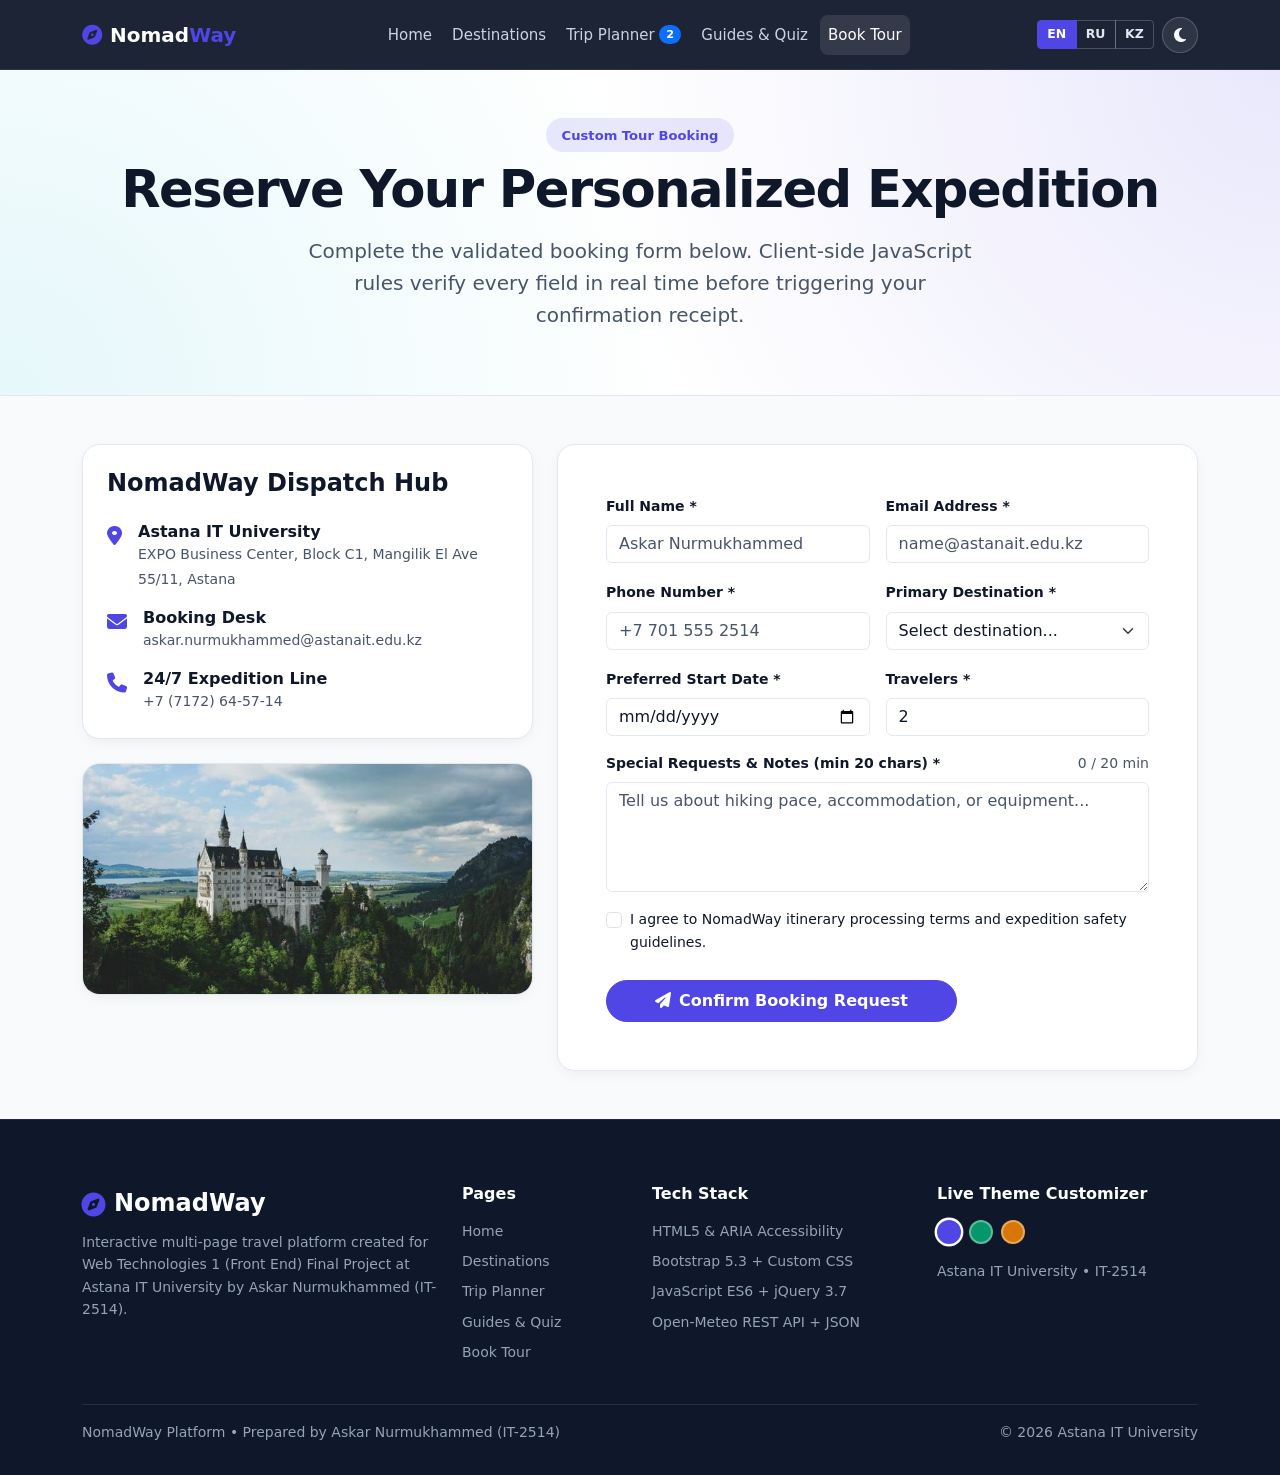
==== contact.html @ 67afa260 "feat: add NomadWay Web Technologies 1 Final Project with README report and verified screenshots" ====
<!DOCTYPE html>
<html lang="en" data-theme="light" data-accent="indigo">
<head>
  <meta charset="UTF-8">
  <meta name="viewport" content="width=device-width, initial-scale=1.0">
  <title>Book Tour — NomadWay</title>
  <link href="https://cdn.jsdelivr.net/npm/bootstrap@5.3.3/dist/css/bootstrap.min.css" rel="stylesheet">
  <link rel="stylesheet" href="https://cdnjs.cloudflare.com/ajax/libs/font-awesome/6.5.2/css/all.min.css">
  <link rel="icon" type="image/svg+xml" href="data:image/svg+xml,%3Csvg xmlns=%27http://www.w3.org/2000/svg%27 viewBox=%270 0 100 100%27%3E%3Ccircle cx=%2750%27 cy=%2750%27 r=%2746%27 fill=%27%234f46e5%27/%3E%3Ctext x=%2750%27 y=%2765%27 font-size=%2754%27 text-anchor=%27middle%27 fill=%27white%27%3EN%3C/text%3E%3C/svg%3E">
  <link rel="stylesheet" href="css/style.css">
</head>
<body>
  <canvas id="confettiCanvas" aria-hidden="true"></canvas>
  <div id="nwPreloader" class="nw-preloader" aria-hidden="true">
    <div class="nw-spinner"></div>
    <div class="small fw-bold text-uppercase text-accent">NomadWay OS</div>
  </div>
  <div id="nwScrollProgress" class="nw-scroll-progress" aria-hidden="true"></div>

  <nav class="navbar navbar-expand-lg navbar-dark sticky-top navbar-nw" aria-label="Primary Navigation">
    <div class="container">
      <a class="navbar-brand d-flex align-items-center gap-2 fw-bold" href="index.html">
        <i class="fa-solid fa-compass text-accent"></i>
        <span>Nomad<span class="text-accent">Way</span></span>
      </a>
      <button class="navbar-toggler border-0 shadow-none" type="button" data-bs-toggle="collapse" data-bs-target="#mainNav" aria-controls="mainNav" aria-expanded="false" aria-label="Toggle navigation">
        <span class="navbar-toggler-icon"></span>
      </button>
      <div class="collapse navbar-collapse" id="mainNav">
        <ul class="navbar-nav mx-auto align-items-lg-center gap-1 mt-3 mt-lg-0">
          <li class="nav-item"><a class="nav-link" href="index.html" data-i18n="nav_home">Home</a></li>
          <li class="nav-item"><a class="nav-link" href="destinations.html" data-i18n="nav_destinations">Destinations</a></li>
          <li class="nav-item">
            <a class="nav-link d-inline-flex align-items-center gap-1" href="planner.html">
              <span data-i18n="nav_planner">Trip Planner</span>
              <span class="badge rounded-pill bg-primary planner-count-badge">2</span>
            </a>
          </li>
          <li class="nav-item"><a class="nav-link" href="guides.html" data-i18n="nav_guides">Guides &amp; Quiz</a></li>
          <li class="nav-item"><a class="nav-link active" aria-current="page" href="contact.html" data-i18n="nav_contact">Book Tour</a></li>
        </ul>
        <div class="d-flex align-items-center gap-2 mt-3 mt-lg-0">
          <div class="btn-group lang-btn-group" role="group" aria-label="Language switcher">
            <button type="button" class="btn btn-sm lang-switch-btn active" data-lang="en">EN</button>
            <button type="button" class="btn btn-sm lang-switch-btn" data-lang="ru">RU</button>
            <button type="button" class="btn btn-sm lang-switch-btn" data-lang="kz">KZ</button>
          </div>
          <button type="button" id="themeToggleBtn" class="theme-toggle-btn" aria-label="Toggle dark or light theme">
            <i class="fa-solid fa-moon"></i>
          </button>
        </div>
      </div>
    </div>
  </nav>

  <header class="hero-nw py-5">
    <div class="container text-center">
      <span class="nw-badge-pill mb-2" data-i18n="contact_badge">Custom Tour Booking</span>
      <h1 class="hero-title mb-3" data-i18n="contact_title">Reserve Your Personalized Expedition</h1>
      <p class="lead text-muted mx-auto" style="max-width: 700px;" data-i18n="contact_subtitle">
        Complete the validated booking form below. Client-side JavaScript rules verify every field in real time before triggering your confirmation receipt.
      </p>
    </div>
  </header>

  <main class="py-5">
    <div class="container">
      <div class="row g-4">
        <div class="col-lg-5">
          <div class="nw-card p-4 mb-4">
            <h4 class="fw-bold mb-4">NomadWay Dispatch Hub</h4>
            <div class="d-flex gap-3 mb-3">
              <i class="fa-solid fa-location-dot text-accent fs-5 mt-1"></i>
              <div>
                <h6 class="fw-bold mb-0">Astana IT University</h6>
                <small class="text-muted">EXPO Business Center, Block C1, Mangilik El Ave 55/11, Astana</small>
              </div>
            </div>
            <div class="d-flex gap-3 mb-3">
              <i class="fa-solid fa-envelope text-accent fs-5 mt-1"></i>
              <div>
                <h6 class="fw-bold mb-0">Booking Desk</h6>
                <small class="text-muted">askar.nurmukhammed@astanait.edu.kz</small>
              </div>
            </div>
            <div class="d-flex gap-3">
              <i class="fa-solid fa-phone text-accent fs-5 mt-1"></i>
              <div>
                <h6 class="fw-bold mb-0">24/7 Expedition Line</h6>
                <small class="text-muted">+7 (7172) 64-57-14</small>
              </div>
            </div>
          </div>

          <div class="nw-card overflow-hidden">
            <img src="assets/images/img_campus.jpg" alt="Astana IT University EXPO Campus" class="w-100" style="height: 230px; object-fit: cover;">
          </div>
        </div>

        <div class="col-lg-7">
          <div class="nw-card p-4 p-md-5">
            <div id="bookingSuccessBanner" class="alert alert-success d-none mb-4" role="alert">
              <h5 class="fw-bold mb-1"><i class="fa-solid fa-circle-check me-2"></i><span data-i18n="form_success_title">Booking Confirmed!</span></h5>
              <p class="small mb-1" data-i18n="form_success_desc">Your custom itinerary request has been logged. Check the toast confirmation and reference ID below.</p>
              <div class="fw-bold small" id="bookingRefCode"></div>
            </div>

            <form id="bookingForm" novalidate>
              <div class="row g-3">
                <div class="col-md-6">
                  <label for="bookingName" class="form-label small fw-bold" data-i18n="form_name">Full Name *</label>
                  <input type="text" id="bookingName" class="form-control" placeholder="Askar Nurmukhammed" required>
                  <div class="invalid-feedback" id="errBookingName"></div>
                </div>
                <div class="col-md-6">
                  <label for="bookingEmail" class="form-label small fw-bold" data-i18n="form_email">Email Address *</label>
                  <input type="email" id="bookingEmail" class="form-control" placeholder="name@astanait.edu.kz" required>
                  <div class="invalid-feedback" id="errBookingEmail"></div>
                </div>
                <div class="col-md-6">
                  <label for="bookingPhone" class="form-label small fw-bold" data-i18n="form_phone">Phone Number *</label>
                  <input type="tel" id="bookingPhone" class="form-control" placeholder="+7 701 555 2514" required>
                  <div class="invalid-feedback" id="errBookingPhone"></div>
                </div>
                <div class="col-md-6">
                  <label for="bookingDestination" class="form-label small fw-bold" data-i18n="form_dest">Primary Destination *</label>
                  <select id="bookingDestination" class="form-select" required>
                    <option value="">Select destination...</option>
                  </select>
                  <div class="invalid-feedback" id="errBookingDestination"></div>
                </div>
                <div class="col-md-6">
                  <label for="bookingDate" class="form-label small fw-bold" data-i18n="form_date">Preferred Start Date *</label>
                  <input type="date" id="bookingDate" class="form-control" required>
                  <div class="invalid-feedback" id="errBookingDate"></div>
                </div>
                <div class="col-md-6">
                  <label for="bookingTravelers" class="form-label small fw-bold" data-i18n="form_travelers">Travelers *</label>
                  <input type="number" id="bookingTravelers" class="form-control" min="1" max="20" value="2" required>
                  <div class="invalid-feedback" id="errBookingTravelers"></div>
                </div>
                <div class="col-12">
                  <div class="d-flex justify-content-between">
                    <label for="bookingNotes" class="form-label small fw-bold" data-i18n="form_notes">Special Requests &amp; Notes (min 20 chars) *</label>
                    <span id="notesCharCounter" class="small text-muted">0 / 20 min</span>
                  </div>
                  <textarea id="bookingNotes" rows="4" class="form-control" placeholder="Tell us about hiking pace, accommodation, or equipment..." required></textarea>
                  <div class="invalid-feedback" id="errBookingNotes"></div>
                </div>
                <div class="col-12">
                  <div class="form-check">
                    <input class="form-check-input" type="checkbox" id="bookingConsent" required>
                    <label class="form-check-label small" for="bookingConsent" data-i18n="form_consent">
                      I agree to NomadWay itinerary processing terms and expedition safety guidelines.
                    </label>
                    <div class="invalid-feedback" id="errBookingConsent"></div>
                  </div>
                </div>
                <div class="col-12 pt-2">
                  <button type="submit" class="btn btn-accent rounded-pill px-5 py-2 fw-semibold">
                    <i class="fa-solid fa-paper-plane me-2"></i><span data-i18n="form_submit">Confirm Booking Request</span>
                  </button>
                </div>
              </div>
            </form>
          </div>
        </div>
      </div>
    </div>
  </main>

  <footer class="footer-nw">
    <div class="container">
      <div class="row g-4 pb-4">
        <div class="col-lg-4">
          <div class="d-flex align-items-center gap-2 text-white fw-bold fs-4 mb-2">
            <i class="fa-solid fa-compass text-accent"></i>
            <span>NomadWay</span>
          </div>
          <p class="small mb-3" data-i18n="footer_desc">Interactive multi-page travel platform created for Web Technologies 1 (Front End) Final Project at Astana IT University by Askar Nurmukhammed (IT-2514).</p>
        </div>
        <div class="col-6 col-lg-2">
          <h6 class="text-white fw-bold mb-3" data-i18n="footer_pages">Pages</h6>
          <ul class="list-unstyled small d-flex flex-column gap-2">
            <li><a href="index.html" data-i18n="nav_home">Home</a></li>
            <li><a href="destinations.html" data-i18n="nav_destinations">Destinations</a></li>
            <li><a href="planner.html" data-i18n="nav_planner">Trip Planner</a></li>
            <li><a href="guides.html" data-i18n="nav_guides">Guides &amp; Quiz</a></li>
            <li><a href="contact.html" data-i18n="nav_contact">Book Tour</a></li>
          </ul>
        </div>
        <div class="col-6 col-lg-3">
          <h6 class="text-white fw-bold mb-3" data-i18n="footer_features">Tech Stack</h6>
          <ul class="list-unstyled small d-flex flex-column gap-2">
            <li>HTML5 &amp; ARIA Accessibility</li>
            <li>Bootstrap 5.3 + Custom CSS</li>
            <li>JavaScript ES6 + jQuery 3.7</li>
            <li>Open-Meteo REST API + JSON</li>
          </ul>
        </div>
        <div class="col-lg-3">
          <h6 class="text-white fw-bold mb-3" data-i18n="footer_customizer">Live Theme Customizer</h6>
          <div class="d-flex align-items-center gap-2 mb-3">
            <button type="button" class="accent-swatch active" data-accent="indigo" style="background:#4f46e5;" aria-label="Indigo accent"></button>
            <button type="button" class="accent-swatch" data-accent="emerald" style="background:#059669;" aria-label="Emerald accent"></button>
            <button type="button" class="accent-swatch" data-accent="amber" style="background:#d97706;" aria-label="Amber accent"></button>
          </div>
          <div class="small">Astana IT University &bull; IT-2514</div>
        </div>
      </div>
      <div class="pt-3 border-top border-secondary border-opacity-25 d-flex flex-column flex-sm-row justify-content-between small gap-2">
        <span data-i18n="footer_rights">NomadWay Platform • Prepared by Askar Nurmukhammed (IT-2514)</span>
        <span>&copy; 2026 Astana IT University</span>
      </div>
    </div>
  </footer>

  <button type="button" id="nwBackToTop" class="nw-back-to-top" aria-label="Back to top">
    <i class="fa-solid fa-arrow-up"></i>
  </button>

  <script src="https://code.jquery.com/jquery-3.7.1.min.js"></script>
  <script src="https://cdn.jsdelivr.net/npm/bootstrap@5.3.3/dist/js/bootstrap.bundle.min.js"></script>
  <script src="data/fallback-data.js"></script>
  <script src="js/core.js"></script>
  <script src="js/contact.js"></script>
</body>
</html>
---- css/style.css ----
:root {
  --accent-primary: #4f46e5;
  --accent-primary-hover: #4338ca;
  --accent-secondary: #06b6d4;
  --accent-soft: rgba(79, 70, 229, 0.12);

  --bg-body: #f8fafc;
  --bg-surface: #ffffff;
  --bg-surface-alt: #f1f5f9;
  --bg-navbar: rgba(15, 23, 42, 0.94);
  --bg-footer: #0f172a;

  --text-main: #0f172a;
  --text-muted: #475569;
  --border-color: #e2e8f0;

  --shadow-sm: 0 4px 14px -2px rgba(15, 23, 42, 0.06);
  --shadow-lg: 0 20px 35px -10px rgba(15, 23, 42, 0.14);
  --transition-base: all 0.25s cubic-bezier(0.4, 0, 0.2, 1);
}

[data-accent="emerald"] {
  --accent-primary: #059669;
  --accent-primary-hover: #047857;
  --accent-secondary: #14b8a6;
  --accent-soft: rgba(5, 150, 105, 0.12);
}

[data-accent="amber"] {
  --accent-primary: #d97706;
  --accent-primary-hover: #b45309;
  --accent-secondary: #f59e0b;
  --accent-soft: rgba(217, 119, 6, 0.12);
}

[data-theme="dark"] {
  --bg-body: #0b1120;
  --bg-surface: #131c31;
  --bg-surface-alt: #1e293b;
  --bg-navbar: rgba(9, 14, 28, 0.96);
  --bg-footer: #070b14;

  --text-main: #f1f5f9;
  --text-muted: #94a3b8;
  --border-color: #263449;

  --shadow-sm: 0 6px 18px -4px rgba(0, 0, 0, 0.45);
  --shadow-lg: 0 22px 40px -12px rgba(0, 0, 0, 0.65);
}

*,
*::before,
*::after {
  box-sizing: border-box;
}

html {
  scroll-behavior: smooth;
  overflow-x: hidden;
}

body {
  font-family: 'Inter', system-ui, -apple-system, BlinkMacSystemFont, 'Segoe UI', Roboto, sans-serif;
  background-color: var(--bg-body);
  color: var(--text-main);
  line-height: 1.6;
  overflow-x: hidden;
  transition: background-color 0.25s ease, color 0.25s ease;
}

.text-muted {
  color: var(--text-muted) !important;
}

.text-accent {
  color: var(--accent-primary) !important;
}

.btn-accent {
  background-color: var(--accent-primary);
  border-color: var(--accent-primary);
  color: #ffffff;
  transition: var(--transition-base);
}

.btn-accent:hover,
.btn-accent:focus {
  background-color: var(--accent-primary-hover);
  border-color: var(--accent-primary-hover);
  color: #ffffff;
  transform: translateY(-1px);
}

.btn-outline-accent {
  border: 1.5px solid var(--accent-primary);
  color: var(--accent-primary);
  background: transparent;
  transition: var(--transition-base);
}

.btn-outline-accent:hover,
.btn-outline-accent.active {
  background-color: var(--accent-primary);
  color: #ffffff;
}

/* Preloader */
.nw-preloader {
  position: fixed;
  inset: 0;
  z-index: 2000;
  background: var(--bg-body);
  display: flex;
  flex-direction: column;
  align-items: center;
  justify-content: center;
  gap: 1rem;
}

.nw-spinner {
  width: 48px;
  height: 48px;
  border-radius: 50%;
  border: 4px solid var(--border-color);
  border-top-color: var(--accent-primary);
  animation: nwSpin 0.8s linear infinite;
}

@keyframes nwSpin {
  to { transform: rotate(360deg); }
}

/* Scroll Progress Bar */
.nw-scroll-progress {
  position: fixed;
  top: 0;
  left: 0;
  height: 3px;
  width: 0;
  background: linear-gradient(90deg, var(--accent-primary), var(--accent-secondary));
  z-index: 1200;
  transition: width 0.08s linear;
}

/* Navbar */
.navbar-nw {
  background-color: var(--bg-navbar);
  backdrop-filter: blur(12px);
  -webkit-backdrop-filter: blur(12px);
  border-bottom: 1px solid rgba(255, 255, 255, 0.08);
  transition: padding 0.25s ease, box-shadow 0.25s ease;
  padding: 0.85rem 0;
}

.navbar-nw.scrolled {
  padding: 0.5rem 0;
  box-shadow: 0 12px 30px rgba(0, 0, 0, 0.25);
}

.navbar-nw .nav-link {
  color: #cbd5e1;
  font-weight: 500;
  font-size: 0.94rem;
  padding: 0.5rem 0.9rem;
  border-radius: 0.5rem;
  transition: var(--transition-base);
}

.navbar-nw .nav-link:hover,
.navbar-nw .nav-link.active {
  color: #ffffff;
  background-color: rgba(255, 255, 255, 0.1);
}

.lang-btn-group .btn {
  font-size: 0.78rem;
  font-weight: 700;
  padding: 0.28rem 0.58rem;
  border-color: rgba(255, 255, 255, 0.2);
  color: #e2e8f0;
}

.lang-btn-group .btn.active {
  background-color: var(--accent-primary);
  border-color: var(--accent-primary);
  color: #ffffff;
}

.theme-toggle-btn {
  width: 36px;
  height: 36px;
  border-radius: 50%;
  border: 1px solid rgba(255, 255, 255, 0.2);
  background: rgba(255, 255, 255, 0.08);
  color: #f8fafc;
  display: inline-flex;
  align-items: center;
  justify-content: center;
  transition: var(--transition-base);
}

.theme-toggle-btn:hover {
  background: var(--accent-primary);
  border-color: var(--accent-primary);
}

/* Hero & Surfaces */
.hero-nw {
  position: relative;
  overflow-x: hidden;
  background: radial-gradient(circle at top right, var(--accent-soft), transparent 52%),
              radial-gradient(circle at bottom left, rgba(6, 182, 212, 0.1), transparent 52%),
              var(--bg-surface);
  border-bottom: 1px solid var(--border-color);
  padding: 4.5rem 0 3.75rem;
}

.nw-badge-pill {
  display: inline-flex;
  align-items: center;
  gap: 0.5rem;
  background-color: var(--accent-soft);
  color: var(--accent-primary);
  font-weight: 700;
  font-size: 0.82rem;
  padding: 0.4rem 1rem;
  border-radius: 9999px;
}

.hero-title {
  font-size: clamp(2.1rem, 4vw, 3.35rem);
  font-weight: 800;
  line-height: 1.15;
  letter-spacing: -0.03em;
}

.hero-gradient-text {
  background: linear-gradient(135deg, var(--accent-primary), var(--accent-secondary));
  -webkit-background-clip: text;
  -webkit-text-fill-color: transparent;
}

.nw-card {
  background-color: var(--bg-surface);
  border: 1px solid var(--border-color);
  border-radius: 1.1rem;
  box-shadow: var(--shadow-sm);
  transition: var(--transition-base);
}

.nw-card-hover:hover {
  transform: translateY(-6px);
  box-shadow: var(--shadow-lg);
  border-color: var(--accent-primary);
}

/* Custom Carousel (Built without Bootstrap JS) */
.nw-carousel {
  position: relative;
  border-radius: 1.25rem;
  overflow: hidden;
  box-shadow: var(--shadow-lg);
  background: #0f172a;
}

.nw-carousel-track {
  position: relative;
  height: 430px;
}

.nw-carousel-slide {
  position: absolute;
  inset: 0;
  opacity: 0;
  pointer-events: none;
  transition: opacity 0.6s ease, transform 0.6s ease;
  transform: scale(1.03);
}

.nw-carousel-slide.is-active {
  opacity: 1;
  pointer-events: auto;
  transform: scale(1);
}

.nw-carousel-slide img {
  width: 100%;
  height: 100%;
  object-fit: cover;
}

.nw-carousel-caption {
  position: absolute;
  left: 1.25rem;
  right: 1.25rem;
  bottom: 1.25rem;
  background: rgba(15, 23, 42, 0.82);
  backdrop-filter: blur(8px);
  border: 1px solid rgba(255, 255, 255, 0.14);
  border-radius: 0.9rem;
  padding: 1.1rem 1.35rem;
  color: #ffffff;
}

.nw-carousel-btn {
  position: absolute;
  top: 50%;
  transform: translateY(-50%);
  width: 42px;
  height: 42px;
  border-radius: 50%;
  border: 1px solid rgba(255, 255, 255, 0.25);
  background: rgba(15, 23, 42, 0.68);
  color: #ffffff;
  display: inline-flex;
  align-items: center;
  justify-content: center;
  z-index: 4;
  transition: var(--transition-base);
}

.nw-carousel-btn:hover {
  background: var(--accent-primary);
}

.nw-carousel-prev { left: 1rem; }
.nw-carousel-next { right: 1rem; }

.nw-carousel-dots {
  position: absolute;
  top: 1rem;
  right: 1rem;
  display: flex;
  gap: 0.45rem;
  z-index: 4;
}

.nw-carousel-dot {
  width: 10px;
  height: 10px;
  border-radius: 9999px;
  border: 0;
  background: rgba(255, 255, 255, 0.45);
  transition: width 0.25s ease, background-color 0.25s ease;
}

.nw-carousel-dot.is-active {
  width: 26px;
  background: #ffffff;
}

/* Weather Strip & Stats */
.stats-band {
  background: linear-gradient(135deg, #0f172a, #1e293b);
  color: #ffffff;
  padding: 3.5rem 0;
}

.stat-value {
  font-size: 2.5rem;
  font-weight: 800;
  line-height: 1.1;
}

.weather-chip {
  border-radius: 9999px;
  font-size: 0.85rem;
  font-weight: 600;
  padding: 0.4rem 1rem;
  border: 1px solid var(--border-color);
  background: var(--bg-surface-alt);
  color: var(--text-main);
  transition: var(--transition-base);
}

.weather-chip.active {
  background: var(--accent-primary);
  border-color: var(--accent-primary);
  color: #ffffff;
}

/* Destination Cards */
.dest-thumb {
  position: relative;
  height: 210px;
  overflow: hidden;
  border-top-left-radius: 1.1rem;
  border-top-right-radius: 1.1rem;
}

.dest-thumb img {
  width: 100%;
  height: 100%;
  object-fit: cover;
  transition: transform 0.45s ease;
}

.nw-card-hover:hover .dest-thumb img {
  transform: scale(1.06);
}

.dest-price-pill {
  position: absolute;
  top: 12px;
  right: 12px;
  background: rgba(15, 23, 42, 0.84);
  color: #ffffff;
  font-weight: 700;
  font-size: 0.82rem;
  padding: 0.28rem 0.72rem;
  border-radius: 9999px;
}

.dest-cat-pill {
  position: absolute;
  top: 12px;
  left: 12px;
  background: var(--accent-primary);
  color: #ffffff;
  font-weight: 600;
  font-size: 0.75rem;
  padding: 0.25rem 0.68rem;
  border-radius: 9999px;
}

/* Custom Modal (Built without Bootstrap Modal JS) */
.nw-modal-backdrop {
  position: fixed;
  inset: 0;
  background: rgba(15, 23, 42, 0.72);
  backdrop-filter: blur(5px);
  z-index: 1500;
  display: none;
  align-items: center;
  justify-content: center;
  padding: 1rem;
}

.nw-modal-dialog {
  background: var(--bg-surface);
  color: var(--text-main);
  border: 1px solid var(--border-color);
  border-radius: 1.25rem;
  max-width: 720px;
  width: 100%;
  max-height: 90vh;
  overflow-y: auto;
  box-shadow: var(--shadow-lg);
}

/* Drag & Drop Planner */
.planner-column {
  background: var(--bg-surface);
  border: 1px solid var(--border-color);
  border-radius: 1rem;
  padding: 1rem;
  min-height: 360px;
  display: flex;
  flex-direction: column;
}

.planner-dropzone {
  flex: 1;
  min-height: 270px;
  border: 2px dashed var(--border-color);
  border-radius: 0.85rem;
  padding: 0.75rem;
  background: var(--bg-surface-alt);
  transition: background-color 0.2s ease, border-color 0.2s ease;
}

.planner-dropzone.is-drop-active {
  border-color: var(--accent-primary);
  background: var(--accent-soft);
}

.planner-card {
  background: var(--bg-surface);
  border: 1px solid var(--border-color);
  border-radius: 0.8rem;
  padding: 0.85rem;
  margin-bottom: 0.75rem;
  cursor: grab;
  box-shadow: var(--shadow-sm);
  transition: transform 0.15s ease, box-shadow 0.15s ease;
}

.planner-card:active {
  cursor: grabbing;
}

.planner-card.ui-draggable-dragging,
.planner-card.ui-sortable-helper {
  box-shadow: var(--shadow-lg);
  transform: rotate(1.5deg) scale(1.02);
  z-index: 1000;
}

/* Timeline & Accordion */
.nw-timeline {
  position: relative;
  padding-left: 2.25rem;
}

.nw-timeline::before {
  content: "";
  position: absolute;
  top: 0;
  bottom: 0;
  left: 11px;
  width: 2px;
  background: var(--border-color);
}

.nw-timeline-item {
  position: relative;
  margin-bottom: 1.75rem;
}

.nw-timeline-dot {
  position: absolute;
  left: -2.25rem;
  top: 3px;
  width: 24px;
  height: 24px;
  border-radius: 50%;
  background: var(--bg-surface);
  border: 3px solid var(--accent-primary);
}

/* Form Controls & Dark Mode Compatibility */
.form-control,
.form-select {
  background-color: var(--bg-surface);
  color: var(--text-main);
  border-color: var(--border-color);
}

.form-control:focus,
.form-select:focus {
  background-color: var(--bg-surface);
  color: var(--text-main);
  border-color: var(--accent-primary);
  box-shadow: 0 0 0 0.22rem var(--accent-soft);
}

.form-control::placeholder {
  color: var(--text-muted);
}

[data-theme="dark"] .input-group-text,
[data-theme="dark"] .accordion-button,
[data-theme="dark"] .accordion-item {
  background-color: var(--bg-surface);
  color: var(--text-main);
  border-color: var(--border-color);
}

[data-theme="dark"] .accordion-button::after {
  filter: invert(1);
}

[data-theme="dark"] .bg-light {
  background-color: var(--bg-surface-alt) !important;
  color: var(--text-main) !important;
}

.is-invalid-animated {
  animation: nwShake 0.35s ease;
}

@keyframes nwShake {
  0%, 100% { transform: translateX(0); }
  25% { transform: translateX(-6px); }
  50% { transform: translateX(6px); }
  75% { transform: translateX(-4px); }
}

/* Scroll Reveal */
.reveal-on-scroll {
  opacity: 0;
  transform: translateY(22px);
  transition: opacity 0.55s ease, transform 0.55s ease;
}

.reveal-on-scroll.is-visible {
  opacity: 1;
  transform: translateY(0);
}

/* Toast Stack & Back to Top */
.nw-toast-stack {
  position: fixed;
  bottom: 1.5rem;
  right: 1.5rem;
  z-index: 1600;
  display: flex;
  flex-direction: column;
  gap: 0.65rem;
  max-width: 340px;
}

.nw-toast {
  background: var(--bg-surface);
  color: var(--text-main);
  border: 1px solid var(--border-color);
  border-left: 4px solid var(--accent-primary);
  border-radius: 0.8rem;
  padding: 0.85rem 1rem;
  box-shadow: var(--shadow-lg);
  display: flex;
  align-items: flex-start;
  gap: 0.75rem;
}

.nw-toast.toast-success { border-left-color: #10b981; }
.nw-toast.toast-warning { border-left-color: #f59e0b; }
.nw-toast.toast-error { border-left-color: #ef4444; }

.nw-back-to-top {
  position: fixed;
  bottom: 1.5rem;
  left: 1.5rem;
  width: 44px;
  height: 44px;
  border-radius: 50%;
  border: none;
  background: var(--accent-primary);
  color: #ffffff;
  box-shadow: var(--shadow-lg);
  display: none;
  align-items: center;
  justify-content: center;
  z-index: 1100;
  transition: var(--transition-base);
}

.nw-back-to-top:hover {
  background: var(--accent-primary-hover);
  transform: translateY(-3px);
}

/* Accent Swatches in Footer */
.accent-swatch {
  width: 24px;
  height: 24px;
  border-radius: 50%;
  border: 2px solid rgba(255, 255, 255, 0.35);
  cursor: pointer;
  transition: transform 0.2s ease;
}

.accent-swatch.active {
  transform: scale(1.2);
  border-color: #ffffff;
}

/* Confetti Canvas */
#confettiCanvas {
  position: fixed;
  inset: 0;
  pointer-events: none;
  z-index: 1800;
}

/* Footer */
.footer-nw {
  background-color: var(--bg-footer);
  color: #94a3b8;
  padding: 4rem 0 2rem;
  border-top: 1px solid rgba(255, 255, 255, 0.08);
}

.footer-nw a {
  color: #94a3b8;
  text-decoration: none;
  transition: color 0.2s ease;
}

.footer-nw a:hover {
  color: #ffffff;
}

@media (max-width: 991.98px) {
  .nw-carousel-track {
    height: 340px;
  }
}

@media (max-width: 767.98px) {
  .hero-nw {
    padding: 3rem 0 2.5rem;
  }
  .nw-carousel-track {
    height: 270px;
  }
  .nw-carousel-caption {
    padding: 0.85rem 1rem;
  }
  .nw-toast-stack {
    right: 0.75rem;
    left: 0.75rem;
    max-width: none;
  }
}
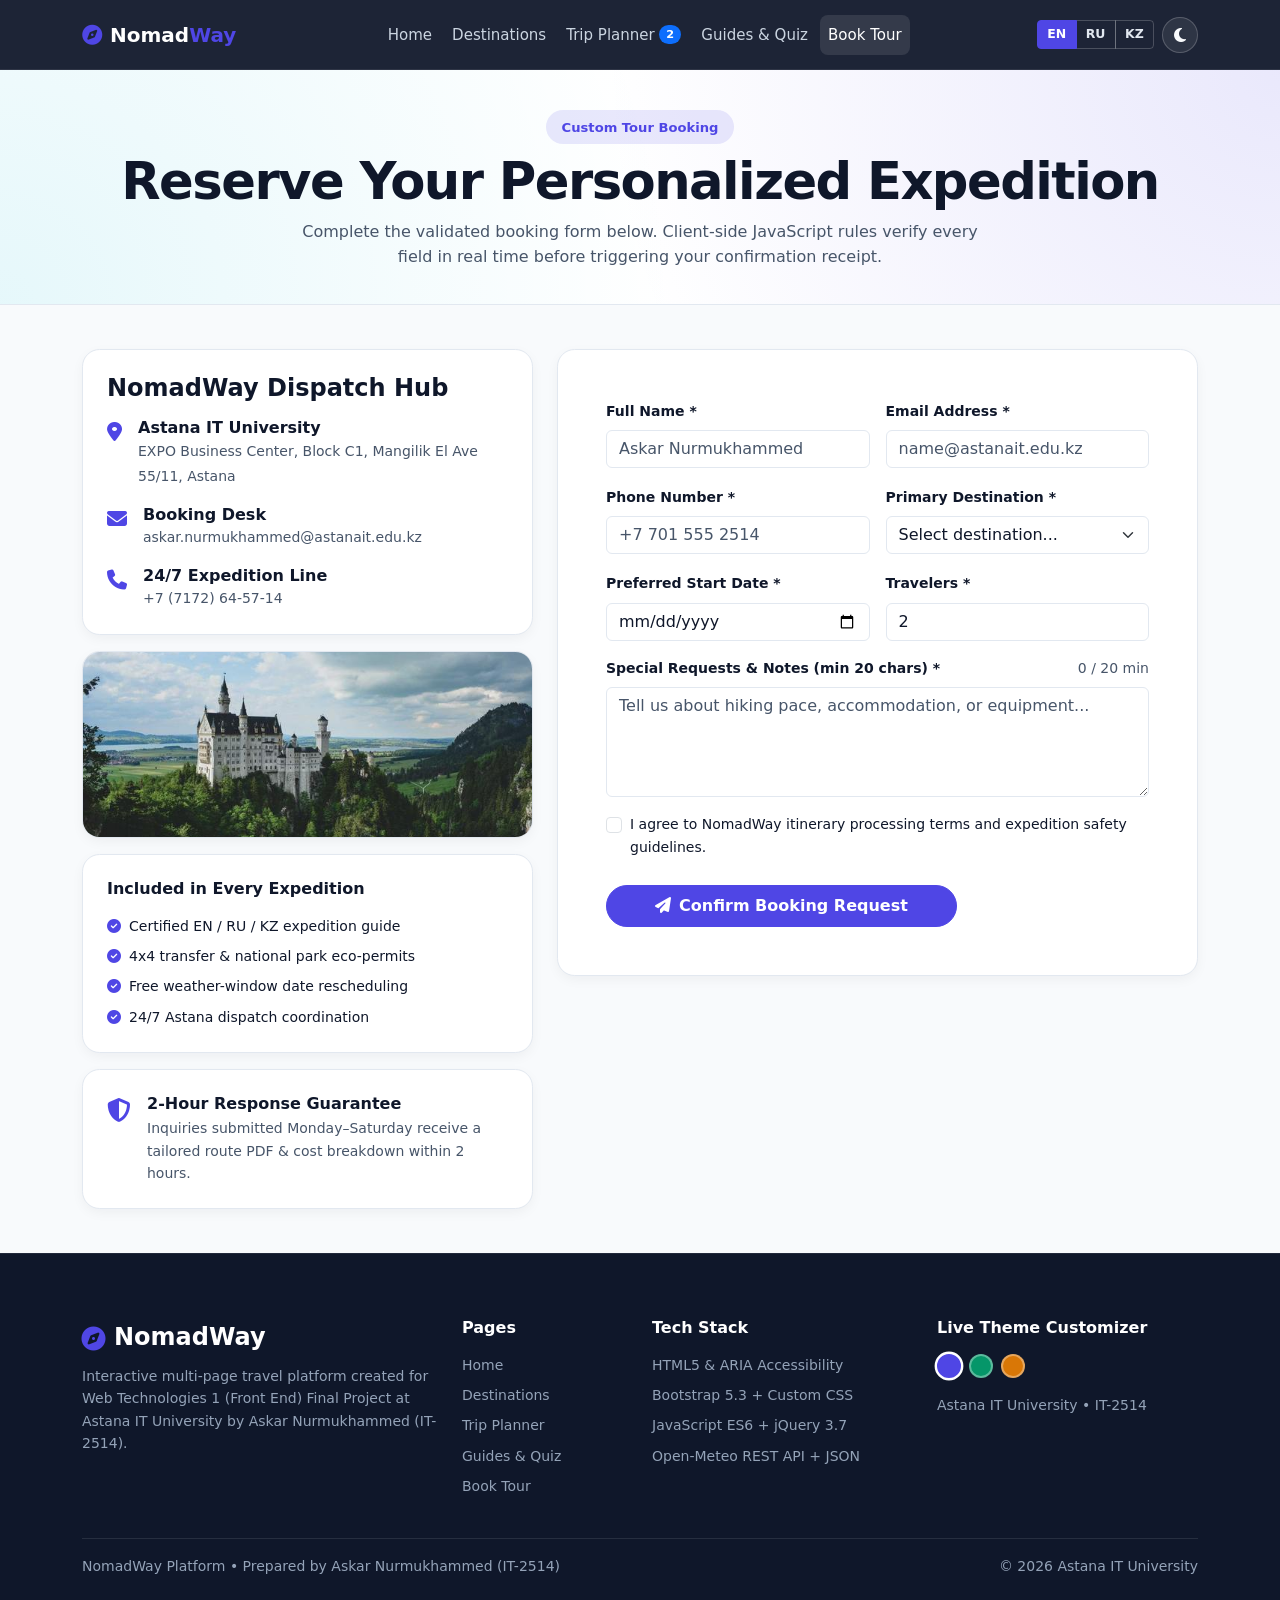
==== commit 88d3191f: "chore: balance page density, add 9th destination, smart checklist, and refresh screenshots" ====
--- a/contact.html
+++ b/contact.html
@@ -53,22 +53,22 @@
     </div>
   </nav>
 
-  <header class="hero-nw py-5">
+  <header class="hero-nw hero-nw-compact">
     <div class="container text-center">
       <span class="nw-badge-pill mb-2" data-i18n="contact_badge">Custom Tour Booking</span>
-      <h1 class="hero-title mb-3" data-i18n="contact_title">Reserve Your Personalized Expedition</h1>
-      <p class="lead text-muted mx-auto" style="max-width: 700px;" data-i18n="contact_subtitle">
+      <h1 class="hero-title mb-2" data-i18n="contact_title">Reserve Your Personalized Expedition</h1>
+      <p class="text-muted mx-auto mb-0" style="max-width: 700px;" data-i18n="contact_subtitle">
         Complete the validated booking form below. Client-side JavaScript rules verify every field in real time before triggering your confirmation receipt.
       </p>
     </div>
   </header>
 
-  <main class="py-5">
+  <main class="section-tight">
     <div class="container">
-      <div class="row g-4">
-        <div class="col-lg-5">
-          <div class="nw-card p-4 mb-4">
-            <h4 class="fw-bold mb-4">NomadWay Dispatch Hub</h4>
+      <div class="row g-4 align-items-stretch">
+        <div class="col-lg-5 d-flex flex-column gap-3">
+          <div class="nw-card p-4">
+            <h4 class="fw-bold mb-3">NomadWay Dispatch Hub</h4>
             <div class="d-flex gap-3 mb-3">
               <i class="fa-solid fa-location-dot text-accent fs-5 mt-1"></i>
               <div>
@@ -93,7 +93,27 @@
           </div>
 
           <div class="nw-card overflow-hidden">
-            <img src="assets/images/img_campus.jpg" alt="Astana IT University EXPO Campus" class="w-100" style="height: 230px; object-fit: cover;">
+            <img src="assets/images/img_campus.jpg" alt="Astana IT University EXPO Campus" class="w-100" style="height: 185px; object-fit: cover;">
+          </div>
+
+          <div class="nw-card p-4">
+            <h6 class="fw-bold mb-3" data-i18n="contact_included_title">Included in Every Expedition</h6>
+            <ul class="list-unstyled small mb-0 d-flex flex-column gap-2">
+              <li><i class="fa-solid fa-circle-check text-accent me-2"></i><span data-i18n="inc_1">Certified EN / RU / KZ expedition guide</span></li>
+              <li><i class="fa-solid fa-circle-check text-accent me-2"></i><span data-i18n="inc_2">4x4 transfer &amp; national park eco-permits</span></li>
+              <li><i class="fa-solid fa-circle-check text-accent me-2"></i><span data-i18n="inc_3">Free weather-window date rescheduling</span></li>
+              <li><i class="fa-solid fa-circle-check text-accent me-2"></i><span data-i18n="inc_4">24/7 Astana dispatch coordination</span></li>
+            </ul>
+          </div>
+
+          <div class="nw-card p-3 p-md-4 mt-auto">
+            <div class="d-flex align-items-start gap-3">
+              <i class="fa-solid fa-shield-halved text-accent fs-4 mt-1"></i>
+              <div>
+                <h6 class="fw-bold mb-1" data-i18n="contact_sla_title">2-Hour Response Guarantee</h6>
+                <p class="small text-muted mb-0" data-i18n="contact_sla_desc">Inquiries submitted Monday–Saturday receive a tailored route PDF &amp; cost breakdown within 2 hours.</p>
+              </div>
+            </div>
           </div>
         </div>
 
--- a/css/style.css
+++ b/css/style.css
@@ -212,7 +212,58 @@
               radial-gradient(circle at bottom left, rgba(6, 182, 212, 0.1), transparent 52%),
               var(--bg-surface);
   border-bottom: 1px solid var(--border-color);
-  padding: 4.5rem 0 3.75rem;
+  padding: 3.5rem 0 3rem;
+}
+
+.hero-nw-compact {
+  padding: 2.5rem 0 2.1rem;
+}
+
+.section-tight {
+  padding: 2.75rem 0;
+}
+
+.step-badge-num {
+  width: 34px;
+  height: 34px;
+  border-radius: 50%;
+  background: var(--accent-soft);
+  color: var(--accent-primary);
+  font-weight: 800;
+  font-size: 0.9rem;
+  display: inline-flex;
+  align-items: center;
+  justify-content: center;
+  flex-shrink: 0;
+}
+
+.highlight-mini-card {
+  background: var(--bg-surface-alt);
+  border: 1px solid var(--border-color);
+  border-radius: 0.9rem;
+  padding: 0.9rem 1rem;
+  transition: var(--transition-base);
+}
+
+.highlight-mini-card:hover {
+  border-color: var(--accent-primary);
+}
+
+.checklist-item {
+  display: flex;
+  align-items: center;
+  gap: 0.65rem;
+  padding: 0.55rem 0.75rem;
+  border-radius: 0.65rem;
+  border: 1px solid var(--border-color);
+  background: var(--bg-surface-alt);
+  cursor: pointer;
+  transition: var(--transition-base);
+}
+
+.checklist-item.is-checked {
+  opacity: 0.72;
+  text-decoration: line-through;
 }
 
 .nw-badge-pill {
@@ -453,18 +504,18 @@
   background: var(--bg-surface);
   border: 1px solid var(--border-color);
   border-radius: 1rem;
-  padding: 1rem;
-  min-height: 360px;
+  padding: 0.9rem;
+  min-height: 295px;
   display: flex;
   flex-direction: column;
 }
 
 .planner-dropzone {
   flex: 1;
-  min-height: 270px;
+  min-height: 220px;
   border: 2px dashed var(--border-color);
   border-radius: 0.85rem;
-  padding: 0.75rem;
+  padding: 0.65rem;
   background: var(--bg-surface-alt);
   transition: background-color 0.2s ease, border-color 0.2s ease;
 }
